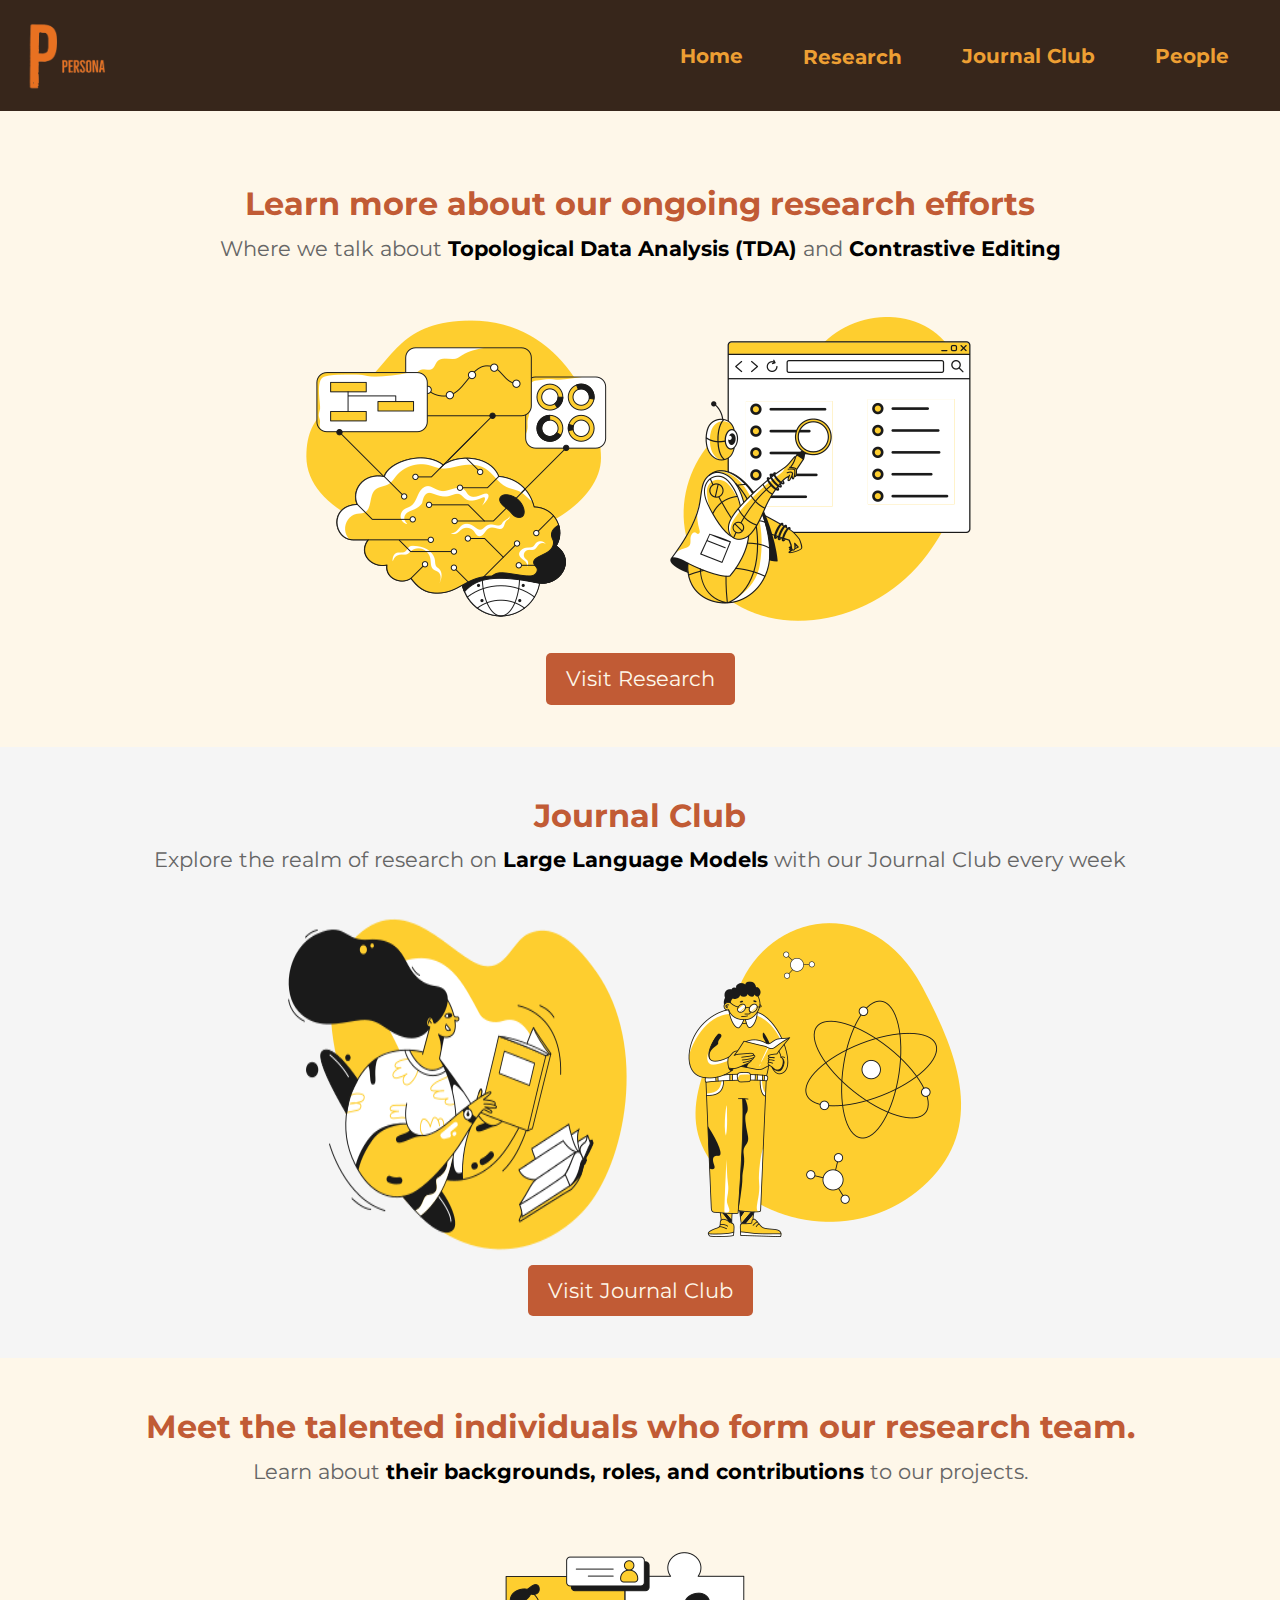
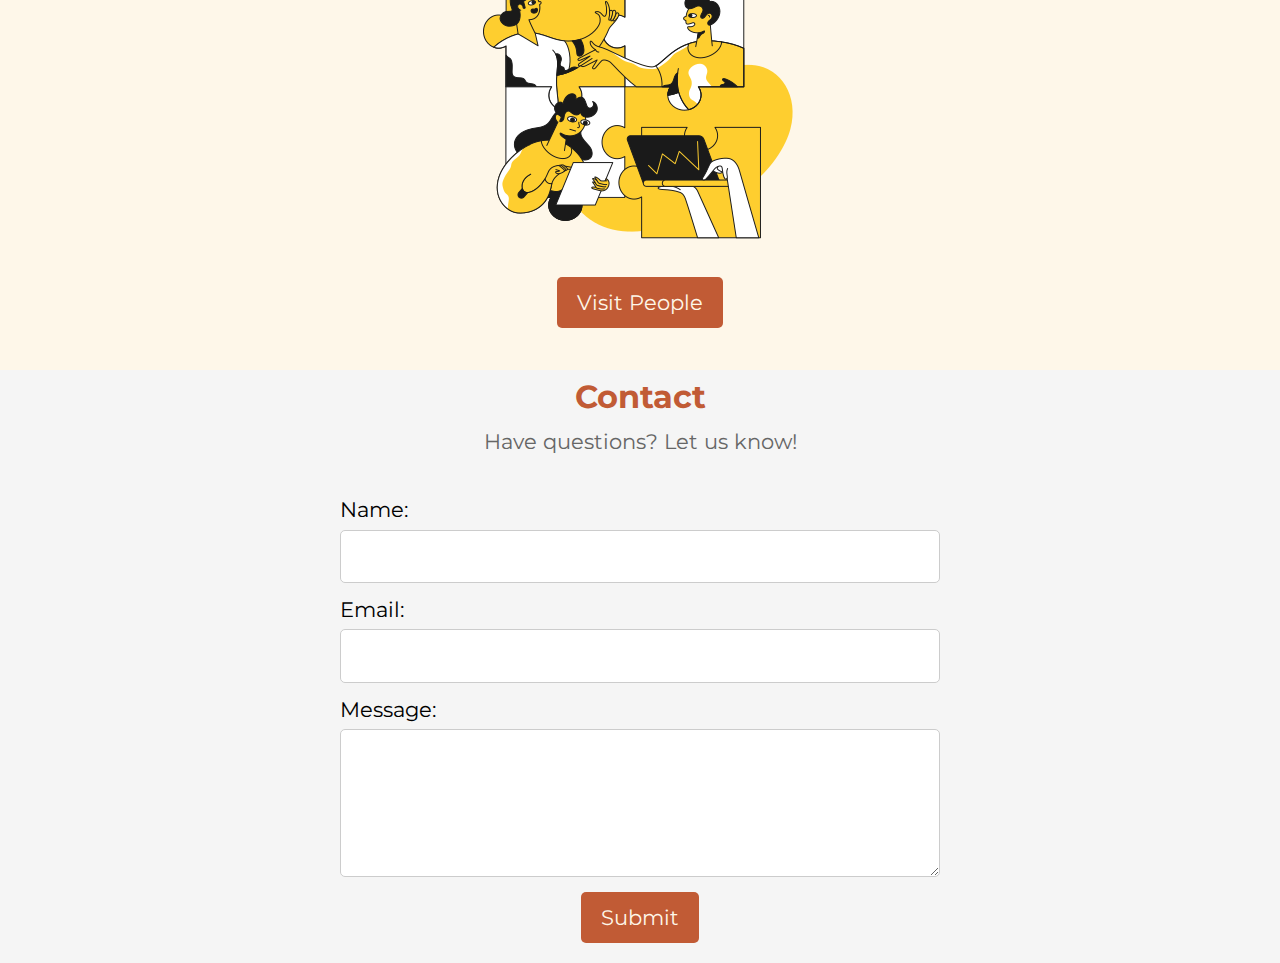
==== index.html @ b61d5b1b "fix styling" ====
<!DOCTYPE html>
<html lang="en">

<head>

    <meta charset="UTF-8">
    <meta http-equiv="X-UA-Compatible" content="IE=edge">
    <meta name="viewport" content="width=device-width, initial-scale=1.0">
    <link rel="stylesheet" href="css/style.css" />
    <link rel="icon" href="assets/images/favicon.ico">
    <script src="https://cdn.emailjs.com/dist/email.min.js"></script>

</head>

<body>
    <header>
        <div class="logo">
            <img src="assets/images/persona-logos_transparent.png" alt="Persona logo">
        </div>
        <nav>
            <a href="index.html">Home</a>
            <div class="dropdown">
                <a href="research.html">Research</a>
                <div class="dropdown-content">
                    <a class='blog-link' href="prompt_skywriting.html">Drawing with Prompts</a>
                    <a class='blog-link' href="ontology_topology.html">Ontology Topology</a>
                </div>
            </div>
            <!-- <a href="/blogs/">Blogs</a> -->
            <a href="journal.html">Journal Club</a>
            <a href="people.html">People</a>
        </nav>
    </header>


    <main>
        <section class="research-section">
            <div class="research">
                <h2>Learn more about our ongoing research efforts</h2>
                <p>
                    Where we talk about <span style="color:black;font-weight:bold">Topological Data Analysis
                        (TDA)</span> and <span style="color:black;font-weight:bold">Contrastive Editing</span>
                </p>
                <div class="research-img">
                    <img src="assets/images/taxi-ai-data-analysis.png" alt="LLM Research photo">
                    <img src="assets/images/taxi-robot-searching-for-information-online.png" alt="Robot photo">
                </div>
                <a href="research.html" class="visit-button">Visit Research</a>
            </div>
        </section>

        <section class="journal-section">
            <div class="journal">
                <h2>Journal Club</h2>
                <p>
                    Explore the realm of research on <span style="color:black;font-weight:bold">Large Language
                        Models</span> with our Journal Club every week
                </p>
                <div class="journal-img">
                    <img src="assets/images/taxi-smiling-woman-reading-book-after-book.png" alt="Journal club">
                    <img src="assets/images/taxi-young-man-reading-book-and-studying-science.png" alt="Journal club">
                </div>
                <a href="journal.html" class="visit-button">Visit Journal Club</a>
            </div>
        </section>

        <section class="people-section">
            <div class="people">
                <h2>Meet the talented individuals who form our research team.</h2>
                <p>
                    Learn about <span style="color:black;font-weight:bold">their backgrounds, roles, and
                        contributions</span> to our projects.
                </p>
                <div class="people-img">
                    <img src="assets/images/taxi-team-management.png" alt="Team img">
                </div>
                <a href="#" class="visit-button">Visit People</a>
            </div>
        </section>
        <section class="contact-section">
            <div class="contact-form">
                <h2>Contact</h2>
                <p>
                    Have questions? Let us know!
                </p>
                <form id="contactForm" method="post" onsubmit="sendEmail(); return false;">
                    <label for="name">Name:</label>
                    <input type="text" id="name" name="name" required>

                    <label for="email">Email:</label>
                    <input type="email" id="email" name="email" required>

                    <label for="message">Message:</label>
                    <textarea id="message" name="message" rows="4" required></textarea>

                    <button type="submit">Submit</button>
                </form>
            </div>
        </section>
    </main>

    <script type="text/javascript">
        emailjs.init("h-00rOUWVqpKY7IiE");
    </script>
    <script>
        function sendEmail() {
            const form = document.getElementById("contactForm");

            emailjs.sendForm("service_7hhe9ei", "template_idh6sj4", form)
                .then((response) => {
                    console.log("Email sent successfully", response);
                    // Optionally, you can show a success message or redirect the user.
                })
                .catch((error) => {
                    console.error("Error sending email", error);
                    // Optionally, you can show an error message to the user.
                });
        }
    </script>
</body>

</html>
---- css/style.css ----
@import url('./reset.css');
@import url('https://fonts.googleapis.com/css2?family=Montserrat:wght@500&display=swap');

:root {
    --section-color: #fef7e9;
    --background-color: #9A9899;
    --text-color: #666;
    --primary-color: #c15b35;
    --header-color: #37261b;
    --header-font-color: #ed9f33;
    --main-font: 'Montserrat', sans-serif;
}
body{
    display: flex;
    flex-direction: column;
    /* justify-content: center; */
    background-color: var(--section-color);
    align-items: center;
    font-family: var(--main-font);
    padding-top: 15vh;
    width: 100%;
    min-height:100vh;
    font-size: 21px;
}

main{
    width: 100%;
}
h1{
    margin: 1em;
    color: var(--primary-color)
}
h2{
    color:var(--primary-color);
    margin: 10px 0px;
}
header {
    background-color: var(--header-color);
    color: var(--header-font-color);
    padding: 0.5em 1em;
    display: flex;
    justify-content: center;
    align-items: center;
    width: 100%;
    height: 10%;
    position: fixed;
    top: 0;
    left: 0;
    z-index: 100;
}
nav {
    display: flex;
    align-items: center;
    margin-right: 2em;
}

nav a {
    text-decoration: none ;
    color: var(--header-font-color) ;
    margin: 0 10px ;
    font-size: 20px ;
    font-weight: bold;
}
nav a:hover {
    text-decoration: underline;
    -webkit-transform: scale(1.1);
    transform: scale(1.1);
    text-decoration-thickness: 0.1rem;
    text-underline-offset: 1rem;;
}

.research-section, .journal-section, .contact-section, .people-section {
    display: flex;
    flex-direction: row;
    justify-content: space-around;
    align-items: center;
    /* margin: 2em; */
    background-color: var(--section-color);
    width: 100%;
}

.people-section {
    height: auto;
}

.reading-list-tables {
    display: flex;
    flex-direction: row;
    width: 100%;
}

.reading-list-term {
    min-width: 400px;
    margin-left: 50px;
    margin-right: 50px;  
    margin-top: 30px;
    margin-bottom: 30px;
    /* max-width: 800px; */
    flex-grow: 1;
}

.person {
    display: grid;
    grid-template-columns: 250px auto;
    max-width: 1200px;
    margin-top: 40px;
    margin-bottom: 40px;
}

.person img {
    max-height: 200px;
    /* width: 100%; */
    margin: 10px;
}

.reading-list-term table tr {
    height: 50px;
}

.reading-list-term table td {
    vertical-align: top;
    padding: 8px;
    height:  50px;
}

.reading-list-term table td:nth-child(4) {
    font-size: smaller;
}

.logo{
    /* display: inline-block;
    vertical-align: top; */
    width: 200px;
    height: 70px;
    margin-right:auto;
}

p {
    line-height: 1.6;
    color: var(--text-color);
    margin-bottom: 20px;
}

a {
    display: inline-block;
    padding: 10px 20px;
    color: var(--primary-color);
    text-decoration: none;
    border-radius: 4px;
    transition: background-color 0.3s;
}

main a:hover {
    background-color: var(--primary-color);
    color: #fff;
}
header div {
    display: flex;
    font-size: 1.5em;
}
header div:hover{
    background-color: none;
}
.visit-button {
    display: inline-block;
    max-width: 300px;
    text-align: center;
    padding: 10px 20px;
    background-color: var(--primary-color);
    color: var(--section-color);
    text-decoration: none;
    border-radius: 5px;
    transition: background-color 0.3s ease;
}

.visit-button:hover {
    background-color: var(--header-font-color);
}
form {
    margin: 20px;
    width: 600px;
}

label {
    display: block;
    margin-bottom: 8px;
}

input, textarea {
    width: 100%;
    
    padding: 10px;
    margin-bottom: 15px;
    border: 1px solid #ccc;
    border-radius: 5px;
    box-sizing: border-box;
}

textarea {
    resize: vertical;
}
form{
    display: flex;
    flex-direction: column;
}
button {
    background-color: var(--primary-color);
    color: var(--section-color);
    padding: 10px 20px;
    border: none;
    border-radius: 5px;
    cursor: pointer;
    display: block;
    align-self: center;
}

.dropdown {
    position: relative;
    display: inline-block;
    background-color: var(--header-color);
}

.dropdown-content {
    display: none;
    position: absolute;
    min-width: 160px;
    
    z-index: 1;
    background-color: var(--header-color);
}

.dropdown-content a {
    color: var(--header-font-color);
    padding: 12px 16px;
    display: block;
    font-size: 0.35em;
}
.dropdown-content a:hover{
    text-decoration: none;
    font-size: 0.4em;
    -webkit-transform: scale(1.1);
    transform: scale(1.1);
}
.dropdown:hover .dropdown-content {
    display: block;
}

button:hover {
    background-color: var(--header-font-color);
}

.research{
    display: flex;
    flex-direction: column;
    justify-content: center;
    align-items: center;
    margin: 2em;
}
.research-img{
    display: flex;

}
.journal{
    display: flex;
    flex-direction: column;
    justify-content: center;
    align-items: center;
    padding:  0em;
    margin: 2em;
}
.journal-img{
    display: flex;
}
.journal-section{
    background-color: whitesmoke;
}
.people{
    display: flex;
    flex-direction: column;
    justify-content: center;
    align-items: center;
    padding:  0em;
    margin: 2em;
}
.contact-section{
    background-color: whitesmoke;
    margin-bottom: 0;
    padding: 0em;
}
.contact-form{
    display: flex;
    flex-direction: column;
    justify-content: center;
    align-items: center;
}
.container{
    display: flex;
    flex-direction: column;
}
.blog-title{
    text-align: center;
}
.meta-data{
    text-align: center;
}
.overview, .contrastive, .challenge, .tda, .content{
    display: flex;
    flex-direction: column;
    padding: 4em;
    margin: 1em 0;
}
#club-info, #meeting-schedule, #join-section{
    display: flex;
    flex-direction: column;
    justify-content: center;
    align-items: center;
    height:auto;
    text-align: center;
}
#meeting-schedule {
    background-color: var(--primary-color);
    display: flex;
    padding: 2em;
    justify-content: space-around;
    flex-direction: row;
}
#meeting-schedule div p {
    color:var(--section-color);
}
#past-recordings{
    display: flex;
    justify-content: space-between;
    align-items: center;
    height:auto;
    padding: 4em;
}
#past-recordings div {
    display:flex;
    flex-direction: column;
    align-items: center;
    justify-content: space-between;
}
#meeting{
    color:var(--section-color);
}
ul{
    display: flex;
    list-style: none;
}

.headshot {
    width: 150px;
    height: 150px;
    border-radius: 50%;
    object-fit: cover;
    margin: 10px;
}

.bio {
    max-width: 600px;
    text-align: center;
    margin: 10px;
}

figcaption {
    font-size: 1em;
    font-family: var(--main-font);
    color: var(--text-color);
}
.meta-data{
    font-size: 0.8em;
    font-style: italic;
}
.fig-cap{
    display: flex;
    flex-direction: column;
    justify-content: center;
    align-items: center;
    font-size: 0.9em;
    margin: 1em;
}
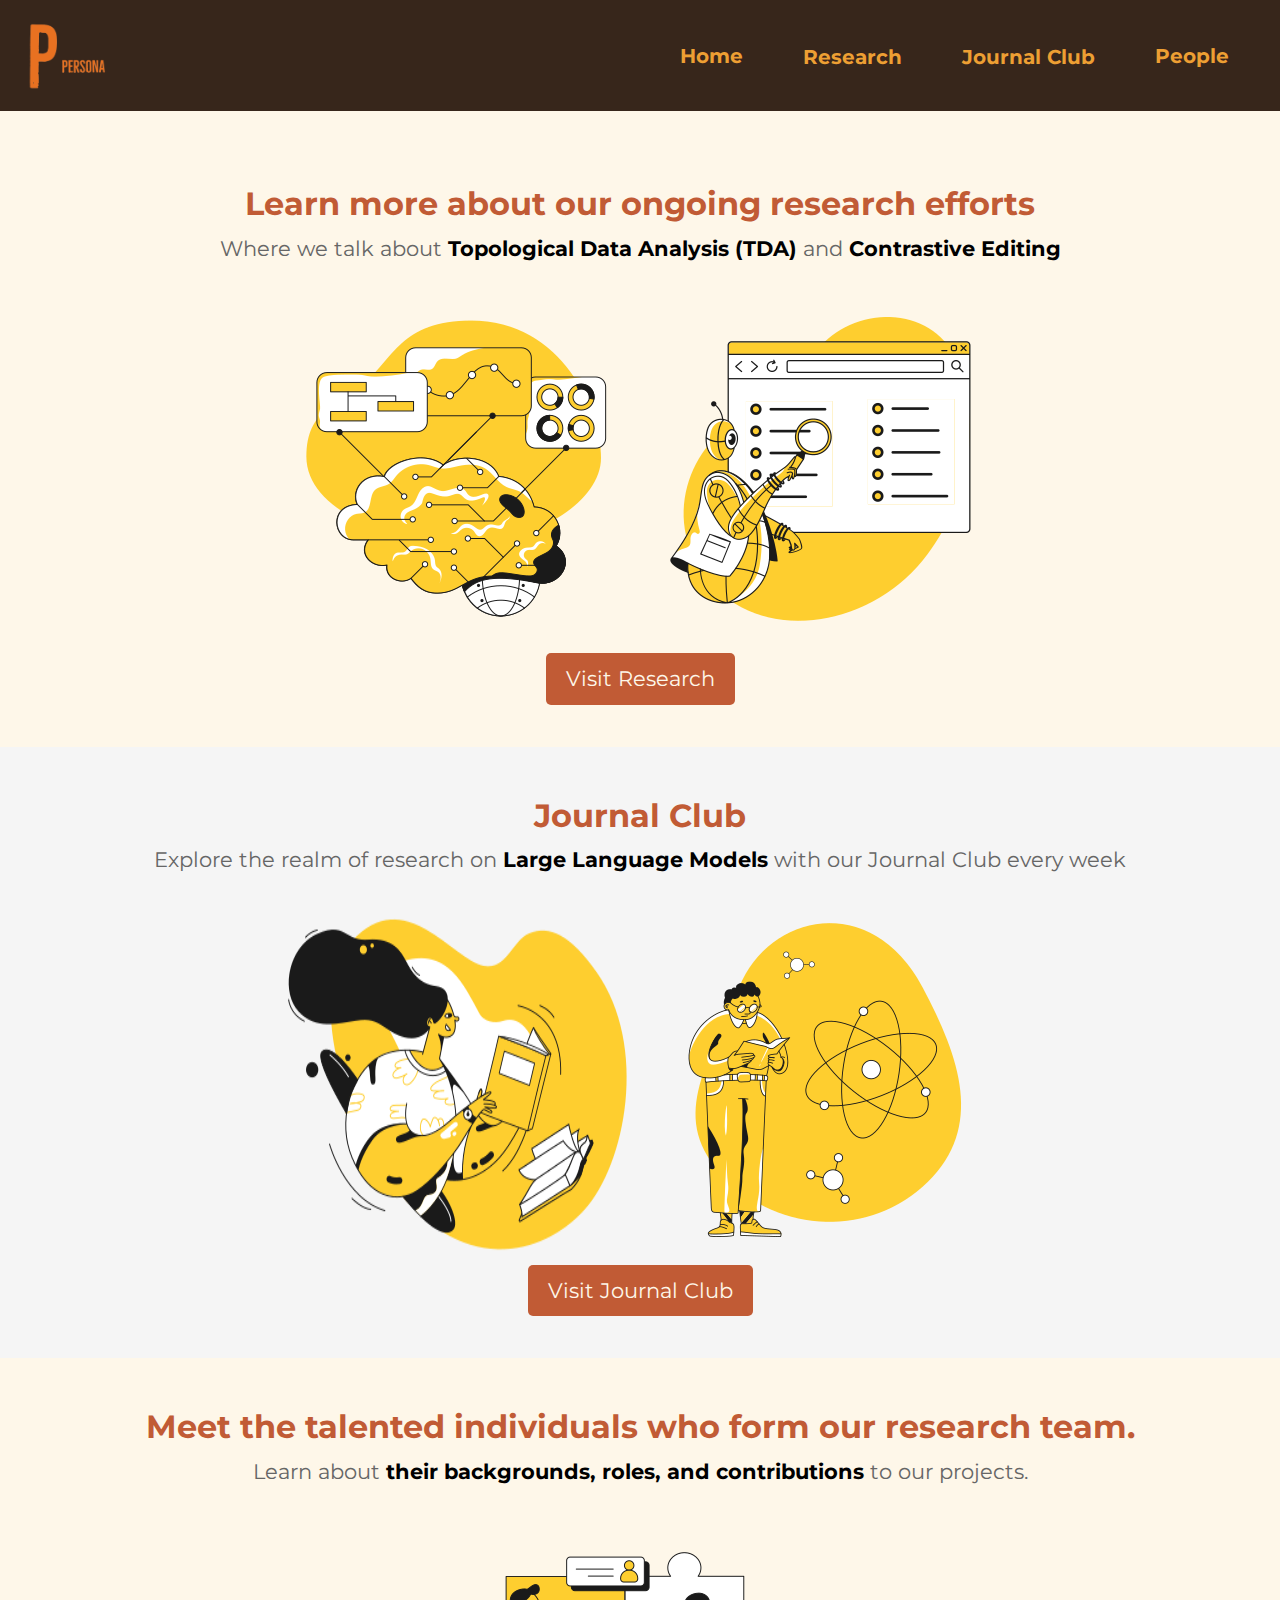
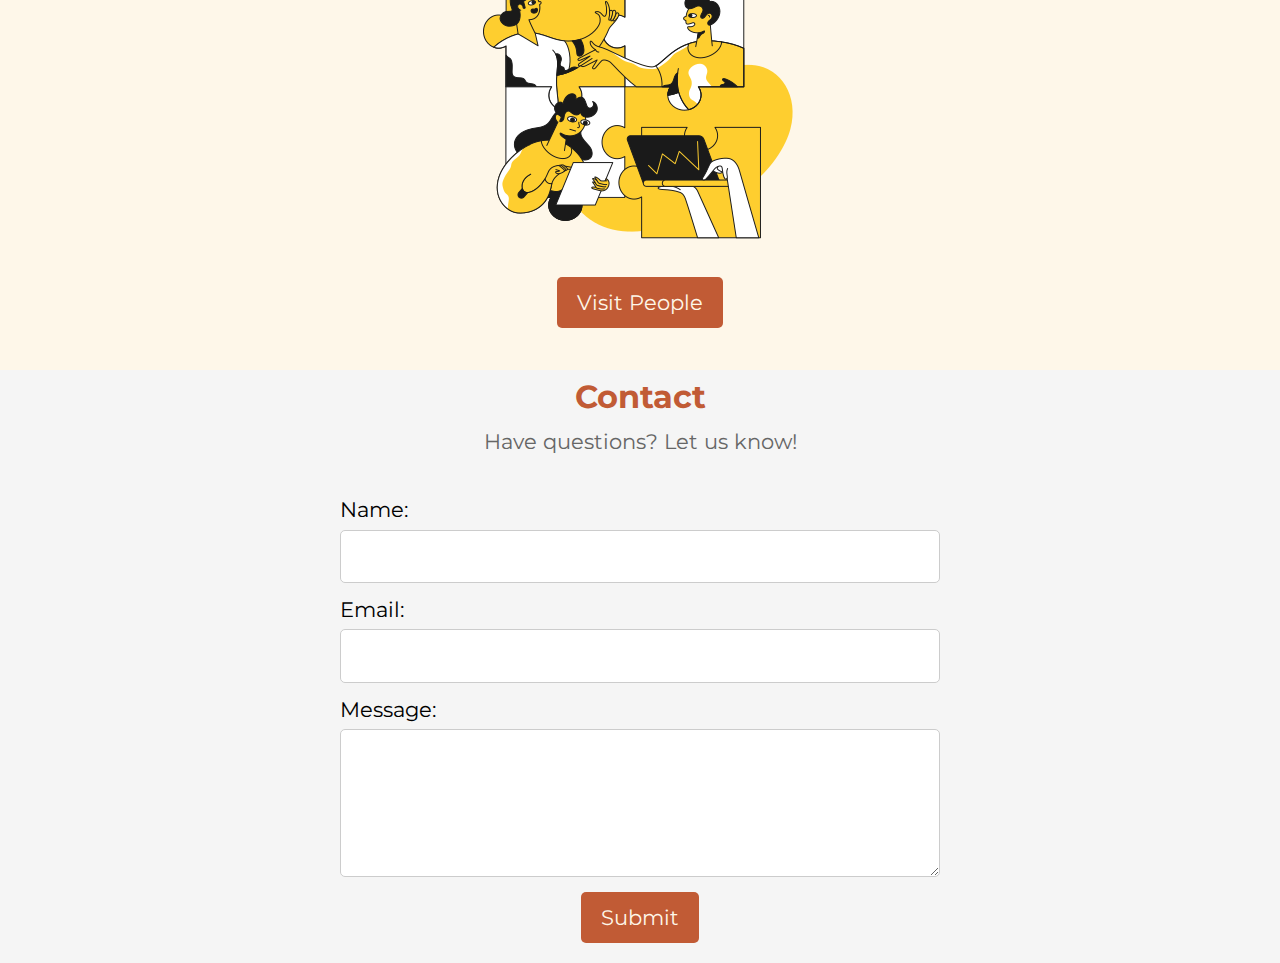
==== commit 2db9c81e: "Add a pop-up message box after submit the contact form; and added a page about recommanded papers" ====
--- a/index.html
+++ b/index.html
@@ -22,13 +22,18 @@
             <div class="dropdown">
                 <a href="research.html">Research</a>
                 <div class="dropdown-content">
-                    <a class='blog-link' href="prompt_skywriting.html">Drawing with Prompts</a>
-                    <a class='blog-link' href="ontology_topology.html">Ontology Topology</a>
+                    <a href="prompt_skywriting.html">Drawing with Prompts</a>
+                    <a href="ontology_topology.html">Ontology Topology</a>
                 </div>
             </div>
             <!-- <a href="/blogs/">Blogs</a> -->
+            <div class="dropdown">
             <a href="journal.html">Journal Club</a>
-            <a href="people.html">People</a>
+                <div class="dropdown-content">
+                    <a href="candidate_papers.html">Candidate Papers</a>
+                </div>
+            </div>
+                <a href="people.html">People</a>
         </nav>
     </header>
 
@@ -100,15 +105,17 @@
     </main>
 
     <script type="text/javascript">
-        emailjs.init("h-00rOUWVqpKY7IiE");
+        emailjs.init("fw-QjkfIMrZv6_FLs");
     </script>
     <script>
         function sendEmail() {
             const form = document.getElementById("contactForm");
 
-            emailjs.sendForm("service_7hhe9ei", "template_idh6sj4", form)
+            emailjs.sendForm("service_u8dx6hm", "template_7zgkf0w", form)
                 .then((response) => {
                     console.log("Email sent successfully", response);
+                    alert("Thank you for your message! The message have been emailed to us!");
+                    form.reset();
                     // Optionally, you can show a success message or redirect the user.
                 })
                 .catch((error) => {
@@ -119,4 +126,4 @@
     </script>
 </body>
 
-</html>+</html>
--- a/css/style.css
+++ b/css/style.css
@@ -317,6 +317,19 @@
     height:auto;
     text-align: center;
 }
+.reading-list{
+    display: flex;
+    margin: 2em;
+    flex-direction: column;
+    justify-content: center;
+    align-items: center;
+}
+.reading-list-tables{
+    display: flex;
+    flex-direction: column;
+    justify-content: center;
+    align-items: center;
+}
 #meeting-schedule {
     background-color: var(--primary-color);
     display: flex;
@@ -329,7 +342,8 @@
 }
 #past-recordings{
     display: flex;
-    justify-content: space-between;
+    flex-direction: column;
+    justify-content: center;
     align-items: center;
     height:auto;
     padding: 4em;
@@ -339,6 +353,7 @@
     flex-direction: column;
     align-items: center;
     justify-content: space-between;
+    margin: 1em;
 }
 #meeting{
     color:var(--section-color);
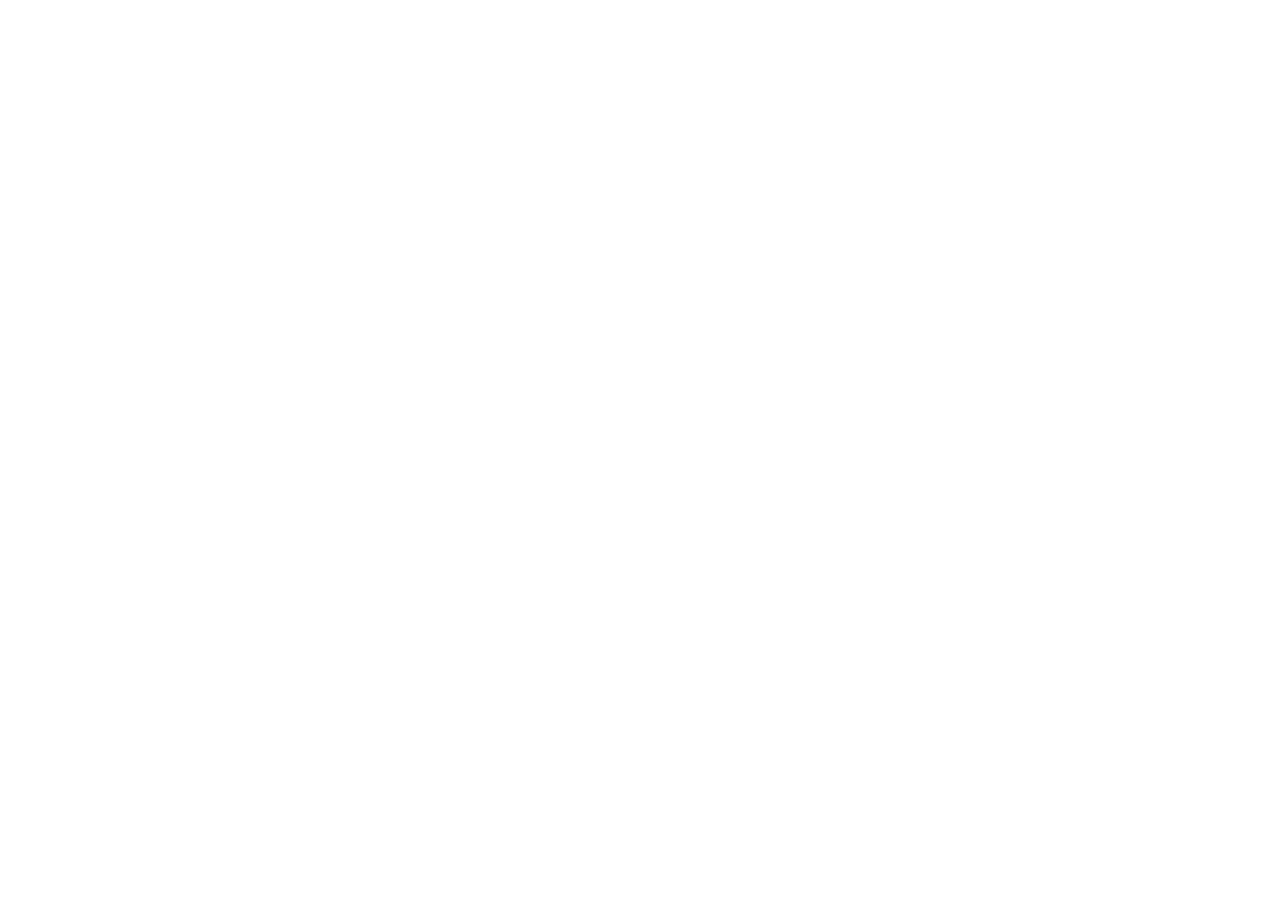
==== commit c7d26449: "redirect" ====
--- a/index.html
+++ b/index.html
@@ -1,129 +1,14 @@
 <!DOCTYPE html>
-<html lang="en">
-
+<html>
 <head>
-
-    <meta charset="UTF-8">
-    <meta http-equiv="X-UA-Compatible" content="IE=edge">
-    <meta name="viewport" content="width=device-width, initial-scale=1.0">
-    <link rel="stylesheet" href="css/style.css" />
-    <link rel="icon" href="assets/images/favicon.ico">
-    <script src="https://cdn.emailjs.com/dist/email.min.js"></script>
-
+    <meta charset="utf-8">
+    <title>Redirecting...</title>
+    <meta http-equiv="refresh" content="0; url=https://yournewsite.com">
+    <script>
+        window.location.href = "https://yournewsite.com";
+    </script>
 </head>
-
 <body>
-    <header>
-        <div class="logo">
-            <img src="assets/images/persona-logos_transparent.png" alt="Persona logo">
-        </div>
-        <nav>
-            <a href="index.html">Home</a>
-            <div class="dropdown">
-                <a href="research.html">Research</a>
-                <div class="dropdown-content">
-                    <a href="prompt_skywriting.html">Drawing with Prompts</a>
-                    <a href="ontology_topology.html">Ontology Topology</a>
-                </div>
-            </div>
-            <!-- <a href="/blogs/">Blogs</a> -->
-            <div class="dropdown">
-            <a href="journal.html">Journal Club</a>
-                <div class="dropdown-content">
-                    <a href="candidate_papers.html">Candidate Papers</a>
-                </div>
-            </div>
-                <a href="people.html">People</a>
-        </nav>
-    </header>
-
-
-    <main>
-        <section class="research-section">
-            <div class="research">
-                <h2>Learn more about our ongoing research efforts</h2>
-                <p>
-                    Where we talk about <span style="color:black;font-weight:bold">Topological Data Analysis
-                        (TDA)</span> and <span style="color:black;font-weight:bold">Contrastive Editing</span>
-                </p>
-                <div class="research-img">
-                    <img src="assets/images/taxi-ai-data-analysis.png" alt="LLM Research photo">
-                    <img src="assets/images/taxi-robot-searching-for-information-online.png" alt="Robot photo">
-                </div>
-                <a href="research.html" class="visit-button">Visit Research</a>
-            </div>
-        </section>
-
-        <section class="journal-section">
-            <div class="journal">
-                <h2>Journal Club</h2>
-                <p>
-                    Explore the realm of research on <span style="color:black;font-weight:bold">Large Language
-                        Models</span> with our Journal Club every week
-                </p>
-                <div class="journal-img">
-                    <img src="assets/images/taxi-smiling-woman-reading-book-after-book.png" alt="Journal club">
-                    <img src="assets/images/taxi-young-man-reading-book-and-studying-science.png" alt="Journal club">
-                </div>
-                <a href="journal.html" class="visit-button">Visit Journal Club</a>
-            </div>
-        </section>
-
-        <section class="people-section">
-            <div class="people">
-                <h2>Meet the talented individuals who form our research team.</h2>
-                <p>
-                    Learn about <span style="color:black;font-weight:bold">their backgrounds, roles, and
-                        contributions</span> to our projects.
-                </p>
-                <div class="people-img">
-                    <img src="assets/images/taxi-team-management.png" alt="Team img">
-                </div>
-                <a href="#" class="visit-button">Visit People</a>
-            </div>
-        </section>
-        <section class="contact-section">
-            <div class="contact-form">
-                <h2>Contact</h2>
-                <p>
-                    Have questions? Let us know!
-                </p>
-                <form id="contactForm" method="post" onsubmit="sendEmail(); return false;">
-                    <label for="name">Name:</label>
-                    <input type="text" id="name" name="name" required>
-
-                    <label for="email">Email:</label>
-                    <input type="email" id="email" name="email" required>
-
-                    <label for="message">Message:</label>
-                    <textarea id="message" name="message" rows="4" required></textarea>
-
-                    <button type="submit">Submit</button>
-                </form>
-            </div>
-        </section>
-    </main>
-
-    <script type="text/javascript">
-        emailjs.init("fw-QjkfIMrZv6_FLs");
-    </script>
-    <script>
-        function sendEmail() {
-            const form = document.getElementById("contactForm");
-
-            emailjs.sendForm("service_u8dx6hm", "template_7zgkf0w", form)
-                .then((response) => {
-                    console.log("Email sent successfully", response);
-                    alert("Thank you for your message! The message have been emailed to us!");
-                    form.reset();
-                    // Optionally, you can show a success message or redirect the user.
-                })
-                .catch((error) => {
-                    console.error("Error sending email", error);
-                    // Optionally, you can show an error message to the user.
-                });
-        }
-    </script>
+    <p>This site has moved. If you are not redirected automatically, please <a href="https://yournewsite.com">click here</a>.</p>
 </body>
-
 </html>
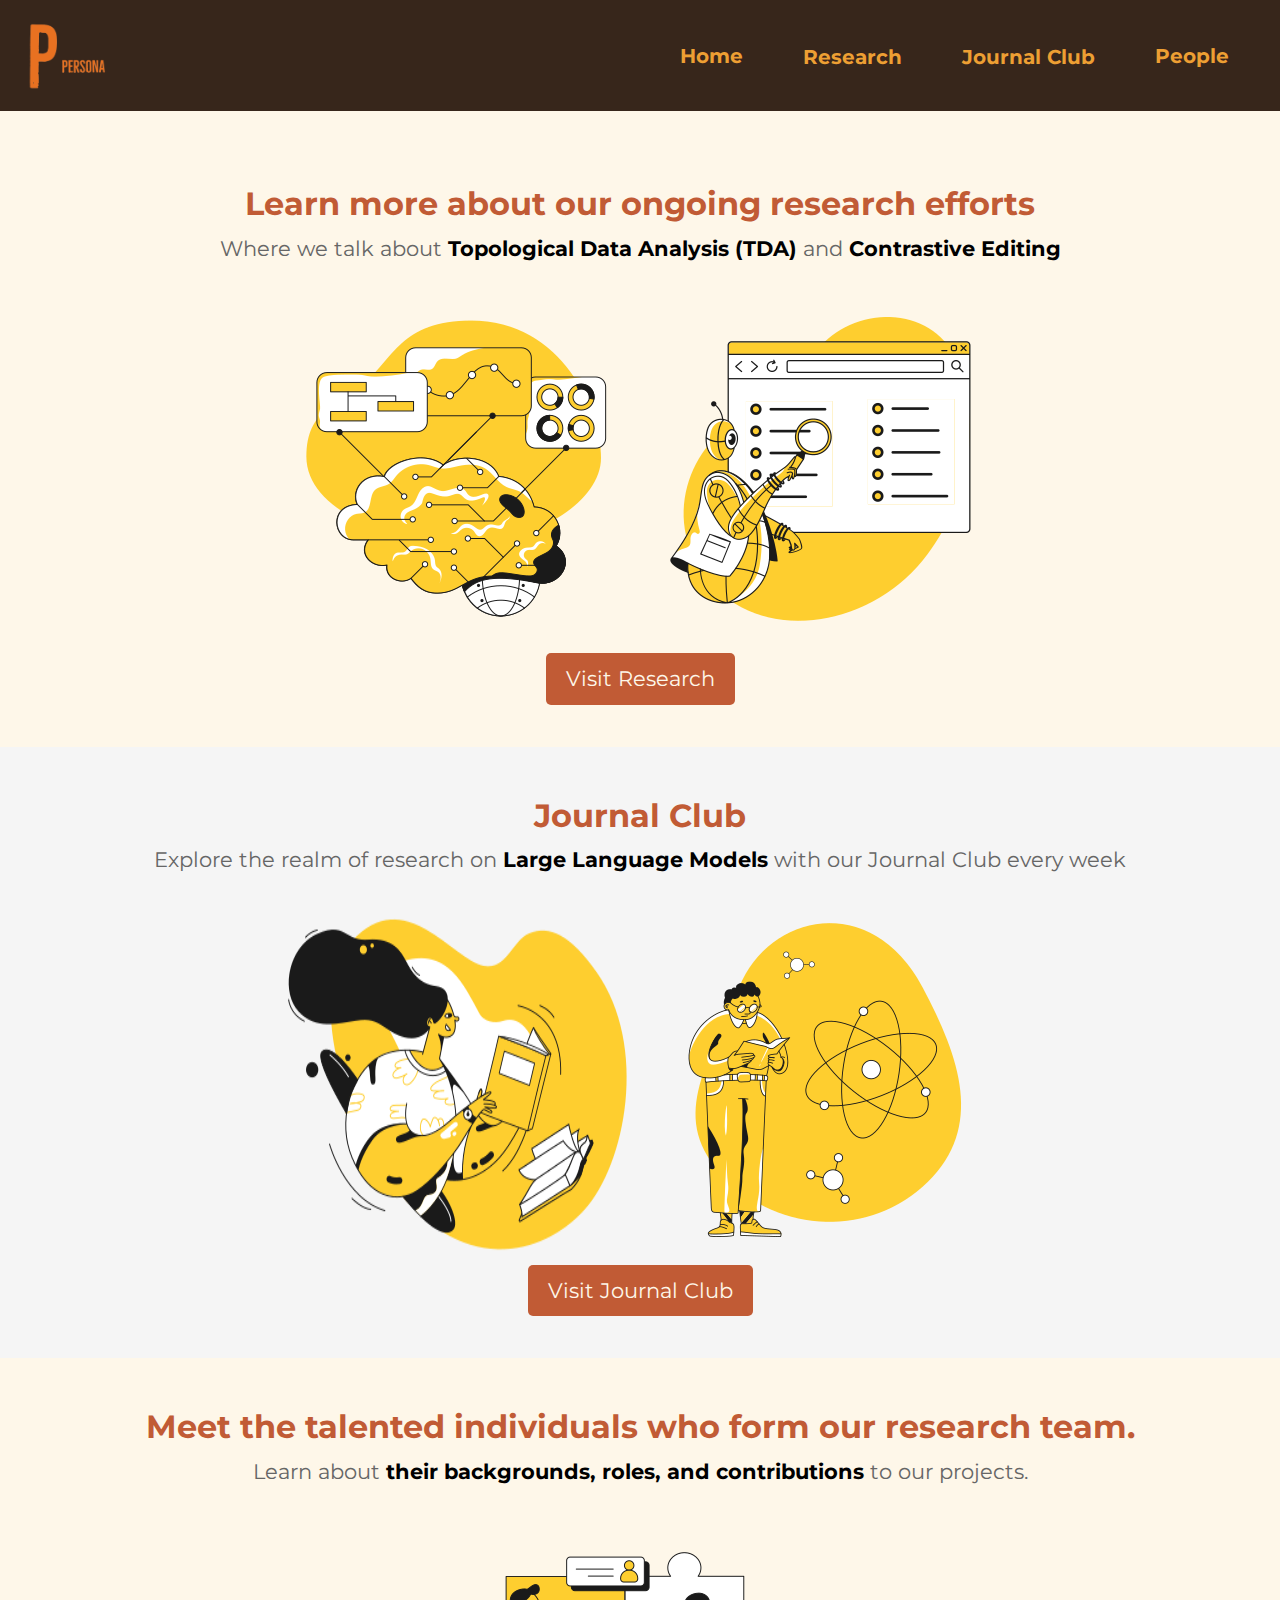
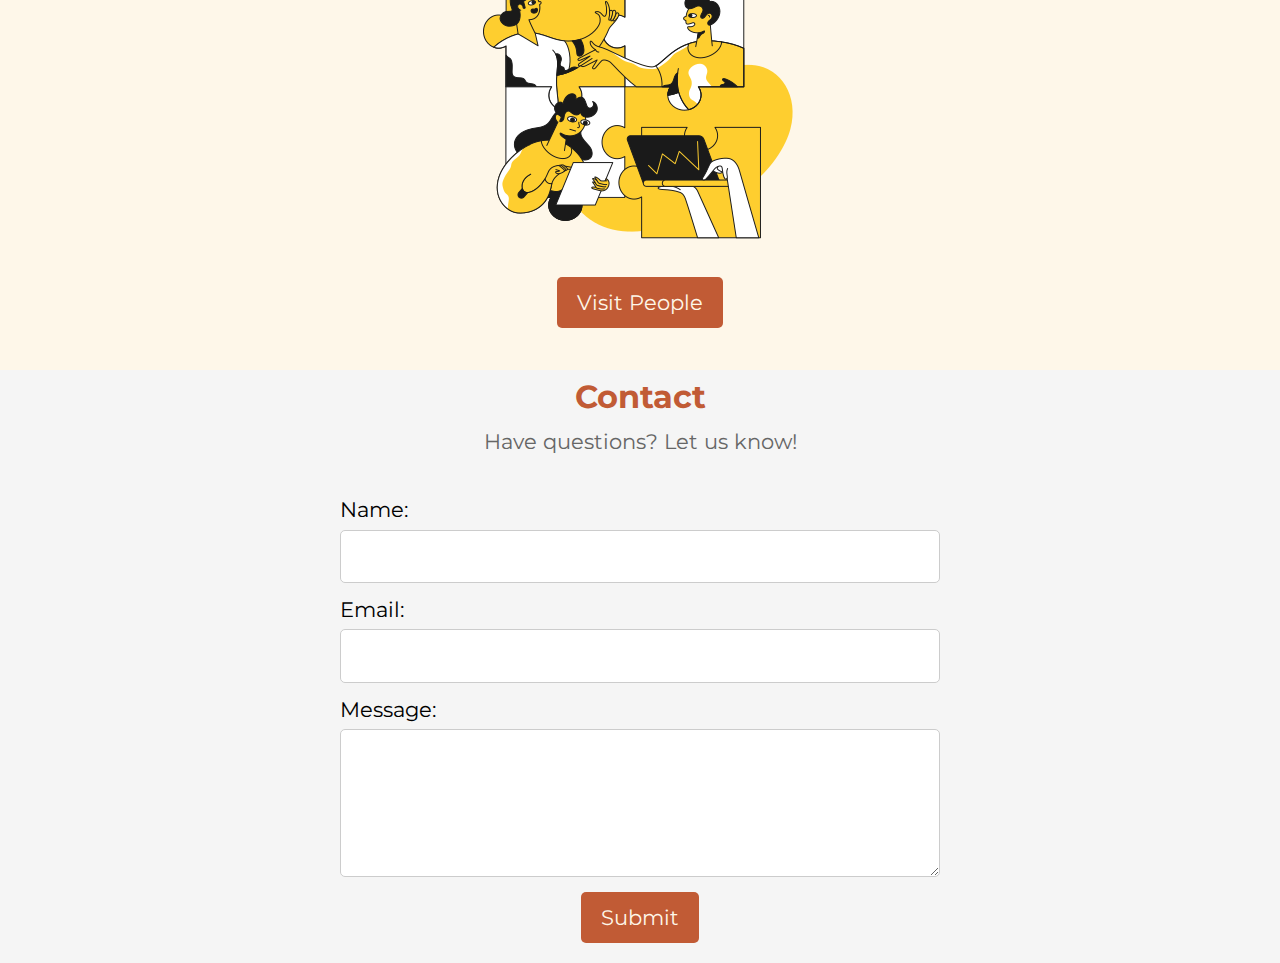
==== commit ca41d02a: "added people and the infini-gram blogpost" ====
--- a/index.html
+++ b/index.html
@@ -1,14 +1,130 @@
 <!DOCTYPE html>
-<html>
+<html lang="en">
+
 <head>
-    <meta charset="utf-8">
-    <title>Redirecting...</title>
-    <meta http-equiv="refresh" content="0; url=https://yournewsite.com">
+
+    <meta charset="UTF-8">
+    <meta http-equiv="X-UA-Compatible" content="IE=edge">
+    <meta name="viewport" content="width=device-width, initial-scale=1.0">
+    <link rel="stylesheet" href="css/style.css" />
+    <link rel="icon" href="assets/images/favicon.ico">
+    <script src="https://cdn.emailjs.com/dist/email.min.js"></script>
+
+</head>
+
+<body>
+    <header>
+        <div class="logo">
+            <img src="assets/images/persona-logos_transparent.png" alt="Persona logo">
+        </div>
+        <nav>
+            <a href="index.html">Home</a>
+            <div class="dropdown">
+                <a href="research.html">Research</a>
+                <div class="dropdown-content">
+                    <a class='blog-link' href="prompt_skywriting.html">Drawing with Prompts</a>
+                    <a class='blog-link' href="ontology_topology.html">Ontology Topology</a>
+                    <a class='blog-link' href="infini_gram.html">Infini-gram</a>
+                </div>
+            </div>
+            <!-- <a href="/blogs/">Blogs</a> -->
+            <div class="dropdown">
+            <a href="journal.html">Journal Club</a>
+                <div class="dropdown-content">
+                    <a href="candidate_papers.html">Candidate Papers</a>
+                </div>
+            </div>
+                <a href="people.html">People</a>
+        </nav>
+    </header>
+
+
+    <main>
+        <section class="research-section">
+            <div class="research">
+                <h2>Learn more about our ongoing research efforts</h2>
+                <p>
+                    Where we talk about <span style="color:black;font-weight:bold">Topological Data Analysis
+                        (TDA)</span> and <span style="color:black;font-weight:bold">Contrastive Editing</span>
+                </p>
+                <div class="research-img">
+                    <img src="assets/images/taxi-ai-data-analysis.png" alt="LLM Research photo">
+                    <img src="assets/images/taxi-robot-searching-for-information-online.png" alt="Robot photo">
+                </div>
+                <a href="research.html" class="visit-button">Visit Research</a>
+            </div>
+        </section>
+
+        <section class="journal-section">
+            <div class="journal">
+                <h2>Journal Club</h2>
+                <p>
+                    Explore the realm of research on <span style="color:black;font-weight:bold">Large Language
+                        Models</span> with our Journal Club every week
+                </p>
+                <div class="journal-img">
+                    <img src="assets/images/taxi-smiling-woman-reading-book-after-book.png" alt="Journal club">
+                    <img src="assets/images/taxi-young-man-reading-book-and-studying-science.png" alt="Journal club">
+                </div>
+                <a href="journal.html" class="visit-button">Visit Journal Club</a>
+            </div>
+        </section>
+
+        <section class="people-section">
+            <div class="people">
+                <h2>Meet the talented individuals who form our research team.</h2>
+                <p>
+                    Learn about <span style="color:black;font-weight:bold">their backgrounds, roles, and
+                        contributions</span> to our projects.
+                </p>
+                <div class="people-img">
+                    <img src="assets/images/taxi-team-management.png" alt="Team img">
+                </div>
+                <a href="#" class="visit-button">Visit People</a>
+            </div>
+        </section>
+        <section class="contact-section">
+            <div class="contact-form">
+                <h2>Contact</h2>
+                <p>
+                    Have questions? Let us know!
+                </p>
+                <form id="contactForm" method="post" onsubmit="sendEmail(); return false;">
+                    <label for="name">Name:</label>
+                    <input type="text" id="name" name="name" required>
+
+                    <label for="email">Email:</label>
+                    <input type="email" id="email" name="email" required>
+
+                    <label for="message">Message:</label>
+                    <textarea id="message" name="message" rows="4" required></textarea>
+
+                    <button type="submit">Submit</button>
+                </form>
+            </div>
+        </section>
+    </main>
+
+    <script type="text/javascript">
+        emailjs.init("fw-QjkfIMrZv6_FLs");
+    </script>
     <script>
-        window.location.href = "https://yournewsite.com";
+        function sendEmail() {
+            const form = document.getElementById("contactForm");
+
+            emailjs.sendForm("service_u8dx6hm", "template_7zgkf0w", form)
+                .then((response) => {
+                    console.log("Email sent successfully", response);
+                    alert("Thank you for your message! The message have been emailed to us!");
+                    form.reset();
+                    // Optionally, you can show a success message or redirect the user.
+                })
+                .catch((error) => {
+                    console.error("Error sending email", error);
+                    // Optionally, you can show an error message to the user.
+                });
+        }
     </script>
-</head>
-<body>
-    <p>This site has moved. If you are not redirected automatically, please <a href="https://yournewsite.com">click here</a>.</p>
 </body>
+
 </html>
--- a/css/style.css
+++ b/css/style.css
@@ -0,0 +1,479 @@
+@import url('./reset.css');
+@import url('https://fonts.googleapis.com/css2?family=Montserrat:wght@500&display=swap');
+
+:root {
+    --section-color: #fef7e9;
+    --background-color: #9A9899;
+    --text-color: #666;
+    --primary-color: #c15b35;
+    --header-color: #37261b;
+    --header-font-color: #ed9f33;
+    --main-font: 'Montserrat', sans-serif;
+}
+body{
+    display: flex;
+    flex-direction: column;
+    /* justify-content: center; */
+    background-color: var(--section-color);
+    align-items: center;
+    font-family: var(--main-font);
+    padding-top: 15vh;
+    width: 100%;
+    min-height:100vh;
+    font-size: 21px;
+}
+
+main{
+    width: 100%;
+}
+h1{
+    margin: 1em;
+    color: var(--primary-color)
+}
+h2{
+    color:var(--primary-color);
+    margin: 10px 0px;
+}
+header {
+    background-color: var(--header-color);
+    color: var(--header-font-color);
+    padding: 0.5em 1em;
+    display: flex;
+    justify-content: center;
+    align-items: center;
+    width: 100%;
+    height: 10%;
+    position: fixed;
+    top: 0;
+    left: 0;
+    z-index: 100;
+}
+nav {
+    display: flex;
+    align-items: center;
+    margin-right: 2em;
+}
+
+nav a {
+    text-decoration: none ;
+    color: var(--header-font-color) ;
+    margin: 0 10px ;
+    font-size: 20px ;
+    font-weight: bold;
+}
+nav a:hover {
+    text-decoration: underline;
+    -webkit-transform: scale(1.1);
+    transform: scale(1.1);
+    text-decoration-thickness: 0.1rem;
+    text-underline-offset: 1rem;;
+}
+
+.link {
+    display: inline;
+    padding: 0;
+    border-radius: 0;
+}
+
+.research-section, .journal-section, .contact-section, .people-section {
+    display: flex;
+    flex-direction: row;
+    justify-content: space-around;
+    align-items: center;
+    /* margin: 2em; */
+    background-color: var(--section-color);
+    width: 100%;
+}
+
+.people-section {
+    height: auto;
+}
+
+.reading-list-tables {
+    display: flex;
+    flex-direction: row;
+    width: 100%;
+}
+
+.reading-list-term {
+    min-width: 400px;
+    margin-left: 50px;
+    margin-right: 50px;  
+    margin-top: 30px;
+    margin-bottom: 30px;
+    /* max-width: 800px; */
+    flex-grow: 1;
+}
+
+.person {
+    display: grid;
+    grid-template-columns: 250px auto;
+    max-width: 1200px;
+    margin-top: 40px;
+    margin-bottom: 40px;
+}
+
+.person img {
+    max-height: 200px;
+    /* width: 100%; */
+    margin: 10px;
+}
+
+.reading-list-term table tr {
+    height: 50px;
+}
+
+.reading-list-term table td {
+    vertical-align: top;
+    padding: 8px;
+    height:  50px;
+}
+
+.reading-list-term table td:nth-child(4) {
+    font-size: smaller;
+}
+
+.logo{
+    /* display: inline-block;
+    vertical-align: top; */
+    width: 200px;
+    height: 70px;
+    margin-right:auto;
+}
+
+p {
+    line-height: 1.6;
+    color: var(--text-color);
+    margin-bottom: 20px;
+}
+
+li {
+    line-height: 1.6;
+    color: var(--text-color);
+}
+
+pre {
+    white-space: pre-wrap; /* Allows wrapping */
+    word-wrap: break-word;
+    background-color: #f4f4f4;
+    padding: 2% 5%;
+    border-radius: 5px;
+    overflow: hidden;
+}
+
+code {
+    font-family: monospace;
+    color: #333;
+}
+
+a {
+    display: inline-block;
+    padding: 10px 20px;
+    color: var(--primary-color);
+    text-decoration: none;
+    border-radius: 4px;
+    transition: background-color 0.3s;
+}
+
+main a:hover {
+    background-color: var(--primary-color);
+    color: #fff;
+}
+header div {
+    display: flex;
+    font-size: 1.5em;
+}
+header div:hover{
+    background-color: none;
+}
+.visit-button {
+    display: inline-block;
+    max-width: 300px;
+    text-align: center;
+    padding: 10px 20px;
+    background-color: var(--primary-color);
+    color: var(--section-color);
+    text-decoration: none;
+    border-radius: 5px;
+    transition: background-color 0.3s ease;
+}
+
+.visit-button:hover {
+    background-color: var(--header-font-color);
+}
+form {
+    margin: 20px;
+    width: 600px;
+}
+
+label {
+    display: block;
+    margin-bottom: 8px;
+}
+
+input, textarea {
+    width: 100%;
+    
+    padding: 10px;
+    margin-bottom: 15px;
+    border: 1px solid #ccc;
+    border-radius: 5px;
+    box-sizing: border-box;
+}
+
+textarea {
+    resize: vertical;
+}
+form{
+    display: flex;
+    flex-direction: column;
+}
+button {
+    background-color: var(--primary-color);
+    color: var(--section-color);
+    padding: 10px 20px;
+    border: none;
+    border-radius: 5px;
+    cursor: pointer;
+    display: block;
+    align-self: center;
+}
+
+.dropdown {
+    position: relative;
+    display: inline-block;
+    background-color: var(--header-color);
+}
+
+.dropdown-content {
+    display: none;
+    position: absolute;
+    min-width: 160px;
+    
+    z-index: 1;
+    background-color: var(--header-color);
+}
+
+.dropdown-content a {
+    color: var(--header-font-color);
+    padding: 12px 16px;
+    display: block;
+    font-size: 0.35em;
+}
+.dropdown-content a:hover{
+    text-decoration: none;
+    font-size: 0.4em;
+    -webkit-transform: scale(1.1);
+    transform: scale(1.1);
+}
+.dropdown:hover .dropdown-content {
+    display: block;
+}
+
+button:hover {
+    background-color: var(--header-font-color);
+}
+
+.research{
+    display: flex;
+    flex-direction: column;
+    justify-content: center;
+    align-items: center;
+    margin: 2em;
+}
+.research-img{
+    display: flex;
+
+}
+.journal{
+    display: flex;
+    flex-direction: column;
+    justify-content: center;
+    align-items: center;
+    padding:  0em;
+    margin: 2em;
+}
+.journal-img{
+    display: flex;
+}
+.journal-section{
+    background-color: whitesmoke;
+}
+.people{
+    display: flex;
+    flex-direction: column;
+    justify-content: center;
+    align-items: center;
+    padding:  0em;
+    margin: 2em;
+}
+.contact-section{
+    background-color: whitesmoke;
+    margin-bottom: 0;
+    padding: 0em;
+}
+.contact-form{
+    display: flex;
+    flex-direction: column;
+    justify-content: center;
+    align-items: center;
+}
+.container{
+    display: flex;
+    flex-direction: column;
+}
+.blog-title{
+    text-align: center;
+}
+.meta-data{
+    text-align: center;
+}
+.overview, .contrastive, .challenge, .tda, .content{
+    display: flex;
+    flex-direction: column;
+    padding: 4em;
+    margin: 1em 0;
+}
+#club-info, #meeting-schedule, #join-section{
+    display: flex;
+    flex-direction: column;
+    justify-content: center;
+    align-items: center;
+    height:auto;
+    text-align: center;
+}
+.reading-list{
+    display: flex;
+    margin: 2em;
+    flex-direction: column;
+    justify-content: center;
+    align-items: center;
+}
+.reading-list-tables{
+    display: flex;
+    flex-direction: column;
+    justify-content: center;
+    align-items: center;
+}
+#meeting-schedule {
+    background-color: var(--primary-color);
+    display: flex;
+    padding: 2em;
+    justify-content: space-around;
+    flex-direction: row;
+}
+#meeting-schedule div p {
+    color:var(--section-color);
+}
+#past-recordings{
+    display: flex;
+    flex-direction: column;
+    justify-content: center;
+    align-items: center;
+    height:auto;
+    padding: 4em;
+}
+#past-recordings div {
+    display:flex;
+    flex-direction: column;
+    align-items: center;
+    justify-content: space-between;
+    margin: 1em;
+}
+#meeting{
+    color:var(--section-color);
+}
+ul{
+    display: flex;
+    list-style: none;
+}
+
+.headshot {
+    width: 150px;
+    height: 150px;
+    border-radius: 50%;
+    object-fit: cover;
+    margin: 10px;
+}
+
+.bio {
+    max-width: 600px;
+    text-align: center;
+    margin: 10px;
+}
+
+figcaption {
+    font-size: 1em;
+    font-family: var(--main-font);
+    color: var(--text-color);
+}
+.meta-data{
+    font-size: 0.8em;
+    font-style: italic;
+}
+.fig-cap{
+    display: flex;
+    flex-direction: column;
+    justify-content: center;
+    align-items: center;
+    font-size: 0.9em;
+    margin: 1em;
+}
+.modal {
+    display: none;
+    position: fixed;
+    z-index: 1000;
+    left: 0;
+    top: 0;
+    width: 100%;
+    height: 100%;
+    overflow: auto;
+    background-color: rgba(0, 0, 0, 0.8);
+    justify-content: center;
+    align-items: center;
+}
+.modal-content-container {
+    display: flex;
+    flex-direction: column;
+    /* align-items: space-around; */
+    /* justify-content: space-around; */
+    width: 100%;
+    height: 100%;
+}
+.modal-content {
+    max-width: 90%; 
+    max-height: 90%; 
+    width: auto;
+    height: auto;
+    margin: auto;
+    display: block;
+}
+#modalCaption {
+    color: white;
+    text-align: center;
+    padding: 10px;
+    font-size: 20px;
+    background-color: rgba(0, 0, 0, 0.8);
+    max-width: 90%;
+    margin: auto;
+}
+.close {
+    position: absolute;
+    top: 20px;
+    right: 30px;
+    color: #ffffff;
+    font-size: 40px;
+    font-weight: bold;
+    cursor: pointer;
+}
+.zoom-controls {
+    margin-top: 10px;
+    text-align: center;
+}
+
+.zoom-controls button {
+    margin: 0 5px;
+    padding: 5px 10px;
+    font-size: 16px;
+    cursor: pointer;
+}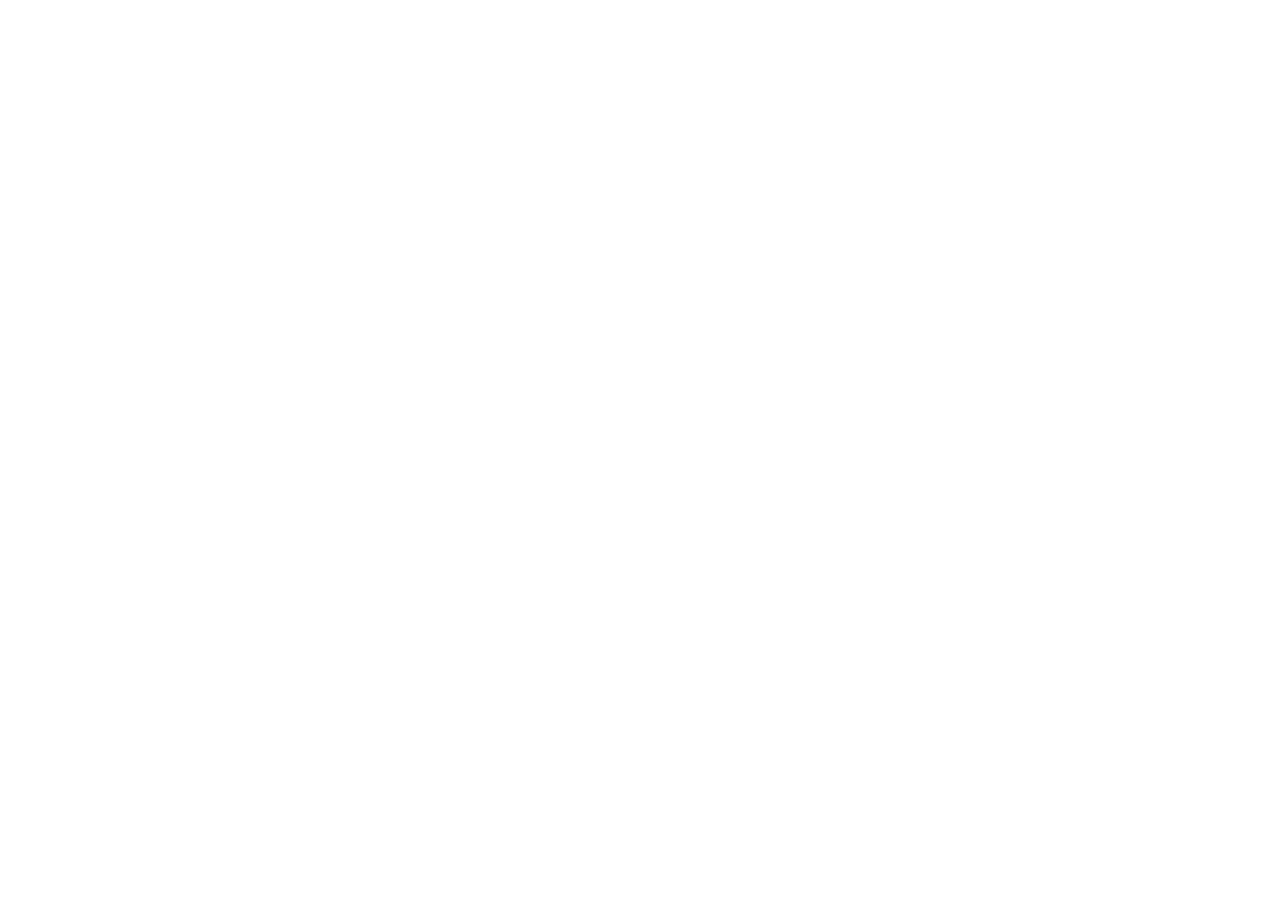
==== commit 777c1157: "Merge branch 'main' of https://github.com/g-simmons/llm_persona_website" ====
--- a/index.html
+++ b/index.html
@@ -1,6 +1,5 @@
 <!DOCTYPE html>
-<html lang="en">
-
+<html>
 <head>
 
     <meta charset="UTF-8">
@@ -24,7 +23,6 @@
                 <div class="dropdown-content">
                     <a class='blog-link' href="prompt_skywriting.html">Drawing with Prompts</a>
                     <a class='blog-link' href="ontology_topology.html">Ontology Topology</a>
-                    <a class='blog-link' href="infini_gram.html">Infini-gram</a>
                 </div>
             </div>
             <!-- <a href="/blogs/">Blogs</a> -->
@@ -109,22 +107,10 @@
         emailjs.init("fw-QjkfIMrZv6_FLs");
     </script>
     <script>
-        function sendEmail() {
-            const form = document.getElementById("contactForm");
-
-            emailjs.sendForm("service_u8dx6hm", "template_7zgkf0w", form)
-                .then((response) => {
-                    console.log("Email sent successfully", response);
-                    alert("Thank you for your message! The message have been emailed to us!");
-                    form.reset();
-                    // Optionally, you can show a success message or redirect the user.
-                })
-                .catch((error) => {
-                    console.error("Error sending email", error);
-                    // Optionally, you can show an error message to the user.
-                });
-        }
+        window.location.href = "https://g-simmons.github.io/persona-research-internship/";
     </script>
+</head>
+<body>
+    <p>This site has moved. If you are not redirected automatically, please <a href="https://g-simmons.github.io/persona-research-internship/">click here</a>.</p>
 </body>
-
 </html>
